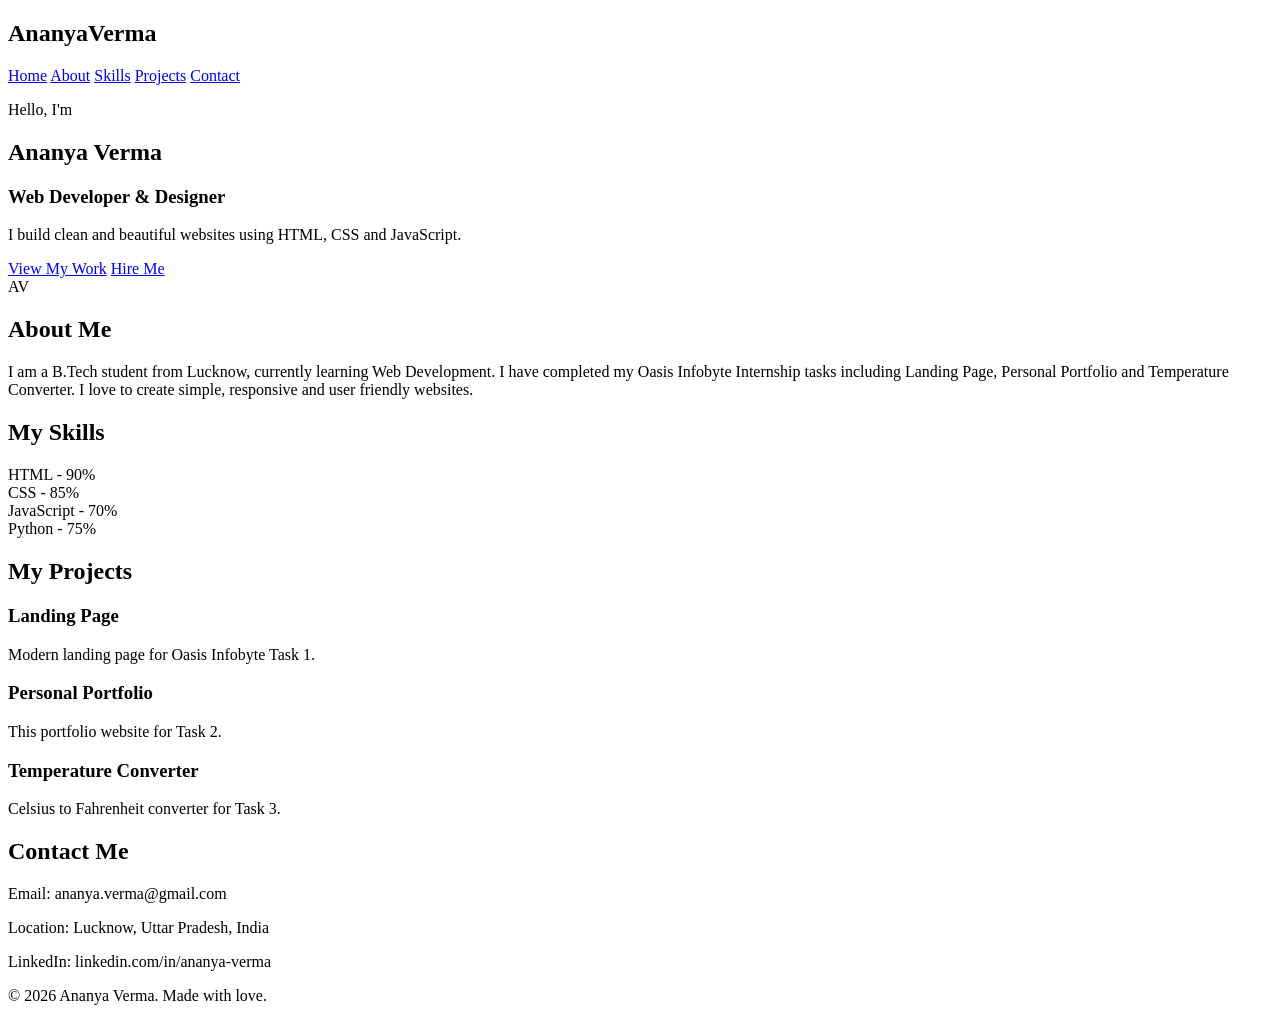
==== WebDev-L1-PersonalPortfolio/index.html @ d4404101 "Create index.html" ====
<!DOCTYPE html>
<html lang="en">
<head>
  <meta charset="UTF-8">
  <meta name="viewport" content="width=device-width, initial-scale=1.0">
  <title>Ananya Verma | Portfolio</title>
  <link rel="stylesheet" href="style.css">
</head>
<body>

  <nav>
    <h2>Ananya<span>Verma</span></h2>
    <div>
      <a href="#home">Home</a>
      <a href="#about">About</a>
      <a href="#skills">Skills</a>
      <a href="#projects">Projects</a>
      <a href="#contact">Contact</a>
    </div>
  </nav>

  <section id="home" class="hero">
    <div>
      <p>Hello, I'm</p>
      <h1>Ananya Verma</h1>
      <h3>Web Developer & Designer</h3>
      <p>I build clean and beautiful websites using HTML, CSS and JavaScript.</p>
      <a href="#projects" class="btn">View My Work</a>
      <a href="#contact" class="btn outline">Hire Me</a>
    </div>
    <div class="photo">AV</div>
  </section>

  <section id="about">
    <h2>About Me</h2>
    <p>I am a B.Tech student from Lucknow, currently learning Web Development. I have completed my Oasis Infobyte Internship tasks including Landing Page, Personal Portfolio and Temperature Converter. I love to create simple, responsive and user friendly websites.</p>
  </section>

  <section id="skills">
    <h2>My Skills</h2>
    <div class="cards">
      <div class="card">HTML - 90%</div>
      <div class="card">CSS - 85%</div>
      <div class="card">JavaScript - 70%</div>
      <div class="card">Python - 75%</div>
    </div>
  </section>

  <section id="projects">
    <h2>My Projects</h2>
    <div class="cards">
      <div class="card"><h3>Landing Page</h3><p>Modern landing page for Oasis Infobyte Task 1.</p></div>
      <div class="card"><h3>Personal Portfolio</h3><p>This portfolio website for Task 2.</p></div>
      <div class="card"><h3>Temperature Converter</h3><p>Celsius to Fahrenheit converter for Task 3.</p></div>
    </div>
  </section>

  <section id="contact">
    <h2>Contact Me</h2>
    <p>Email: ananya.verma@gmail.com</p>
    <p>Location: Lucknow, Uttar Pradesh, India</p>
    <p>LinkedIn: linkedin.com/in/ananya-verma</p>
  </section>

  <footer>© 2026 Ananya Verma. Made with love.</footer>

</body>
</html>
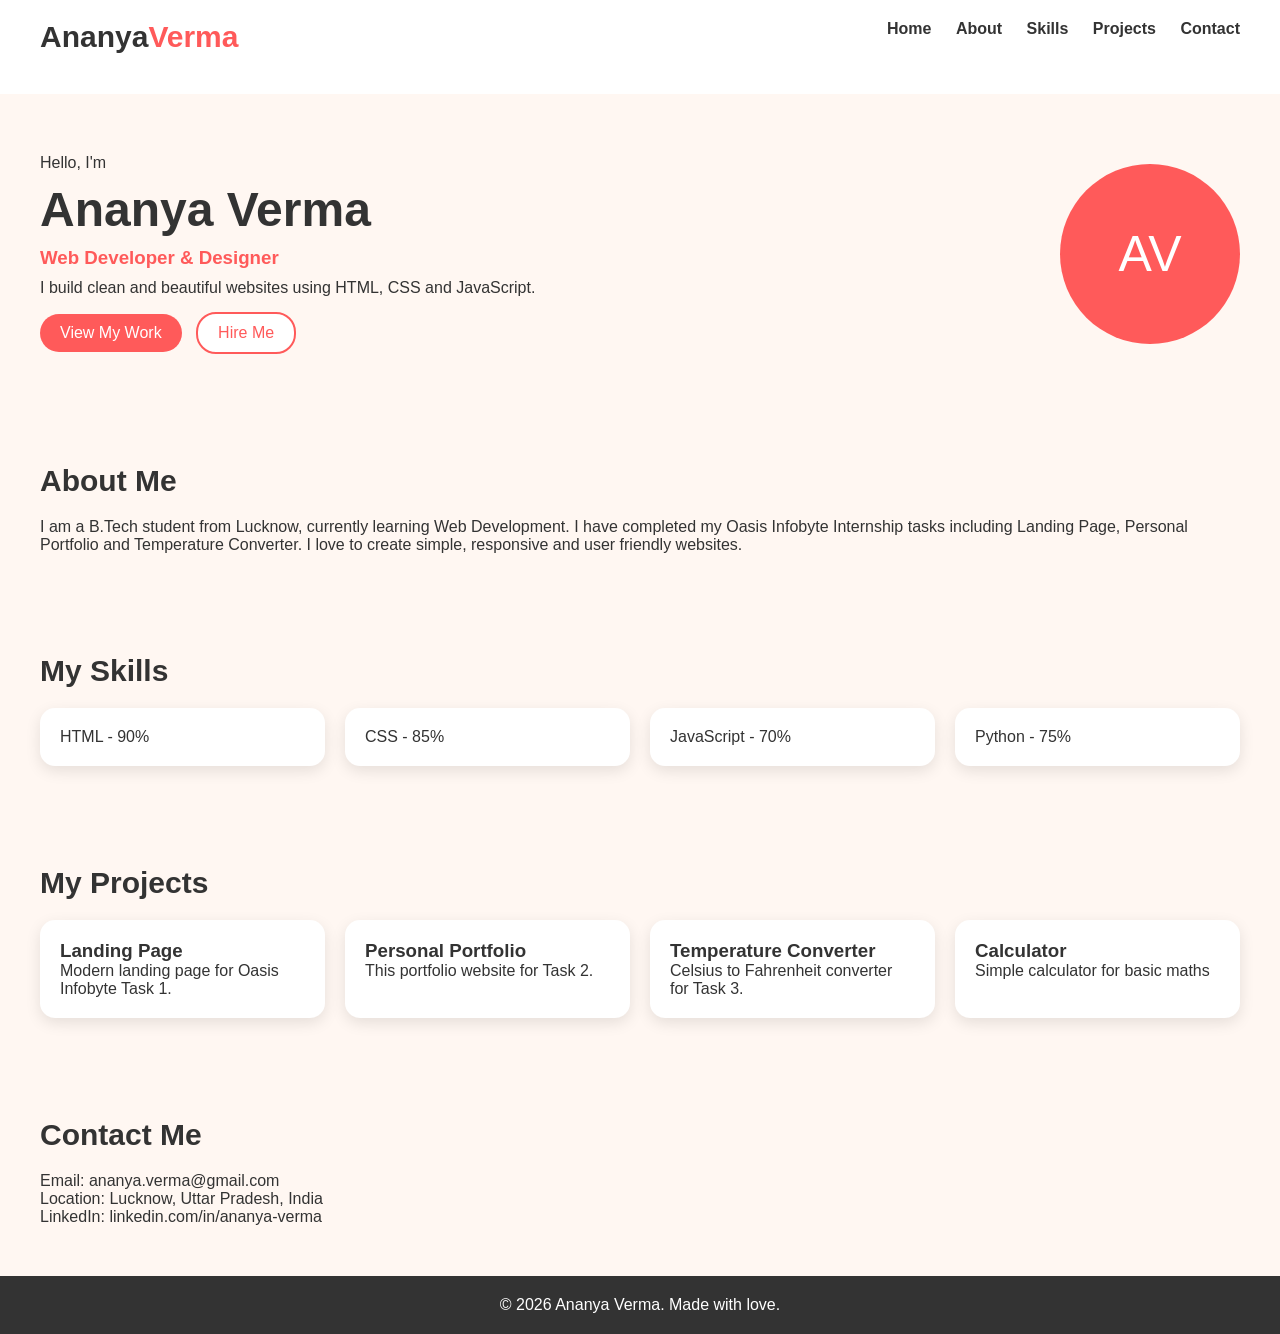
==== commit b835d5ab: "Update index.html" ====
--- a/WebDev-L1-PersonalPortfolio/index.html
+++ b/WebDev-L1-PersonalPortfolio/index.html
@@ -52,6 +52,7 @@
       <div class="card"><h3>Landing Page</h3><p>Modern landing page for Oasis Infobyte Task 1.</p></div>
       <div class="card"><h3>Personal Portfolio</h3><p>This portfolio website for Task 2.</p></div>
       <div class="card"><h3>Temperature Converter</h3><p>Celsius to Fahrenheit converter for Task 3.</p></div>
+      <div class="card"><h3>Calculator</h3><p>Simple calculator for basic maths</p></div>
     </div>
   </section>
 
--- a/WebDev-L1-PersonalPortfolio/style.css
+++ b/WebDev-L1-PersonalPortfolio/style.css
@@ -0,0 +1,16 @@
+* { margin: 0; padding: 0; box-sizing: border-box; font-family: Arial, sans-serif; }
+body { background: #fff7f2; color: #333; }
+nav { display: flex; justify-content: space-between; padding: 20px 40px; background: white; position: sticky; top: 0; }
+nav h2 span { color: #ff5a5a; }
+nav a { margin-left: 20px; text-decoration: none; color: #333; font-weight: bold; }
+.hero { display: flex; justify-content: space-between; align-items: center; padding: 60px 40px; }
+.hero h1 { font-size: 48px; margin: 10px 0; }
+.hero h3 { color: #ff5a5a; margin-bottom: 10px; }
+.btn { display: inline-block; background: #ff5a5a; color: white; padding: 10px 20px; border-radius: 20px; text-decoration: none; margin-top: 15px; margin-right: 10px; }
+.outline { background: white; color: #ff5a5a; border: 2px solid #ff5a5a; }
+.photo { width: 180px; height: 180px; background: #ff5a5a; color: white; font-size: 50px; display: flex; align-items: center; justify-content: center; border-radius: 50%; }
+section { padding: 50px 40px; }
+h2 { margin-bottom: 20px; font-size: 30px; }
+.cards { display: flex; gap: 20px; flex-wrap: wrap; }
+.card { background: white; padding: 20px; border-radius: 15px; box-shadow: 0 5px 15px rgba(0,0,0,0.1); flex: 1; min-width: 200px; }
+footer { text-align: center; padding: 20px; background: #333; color: white; }
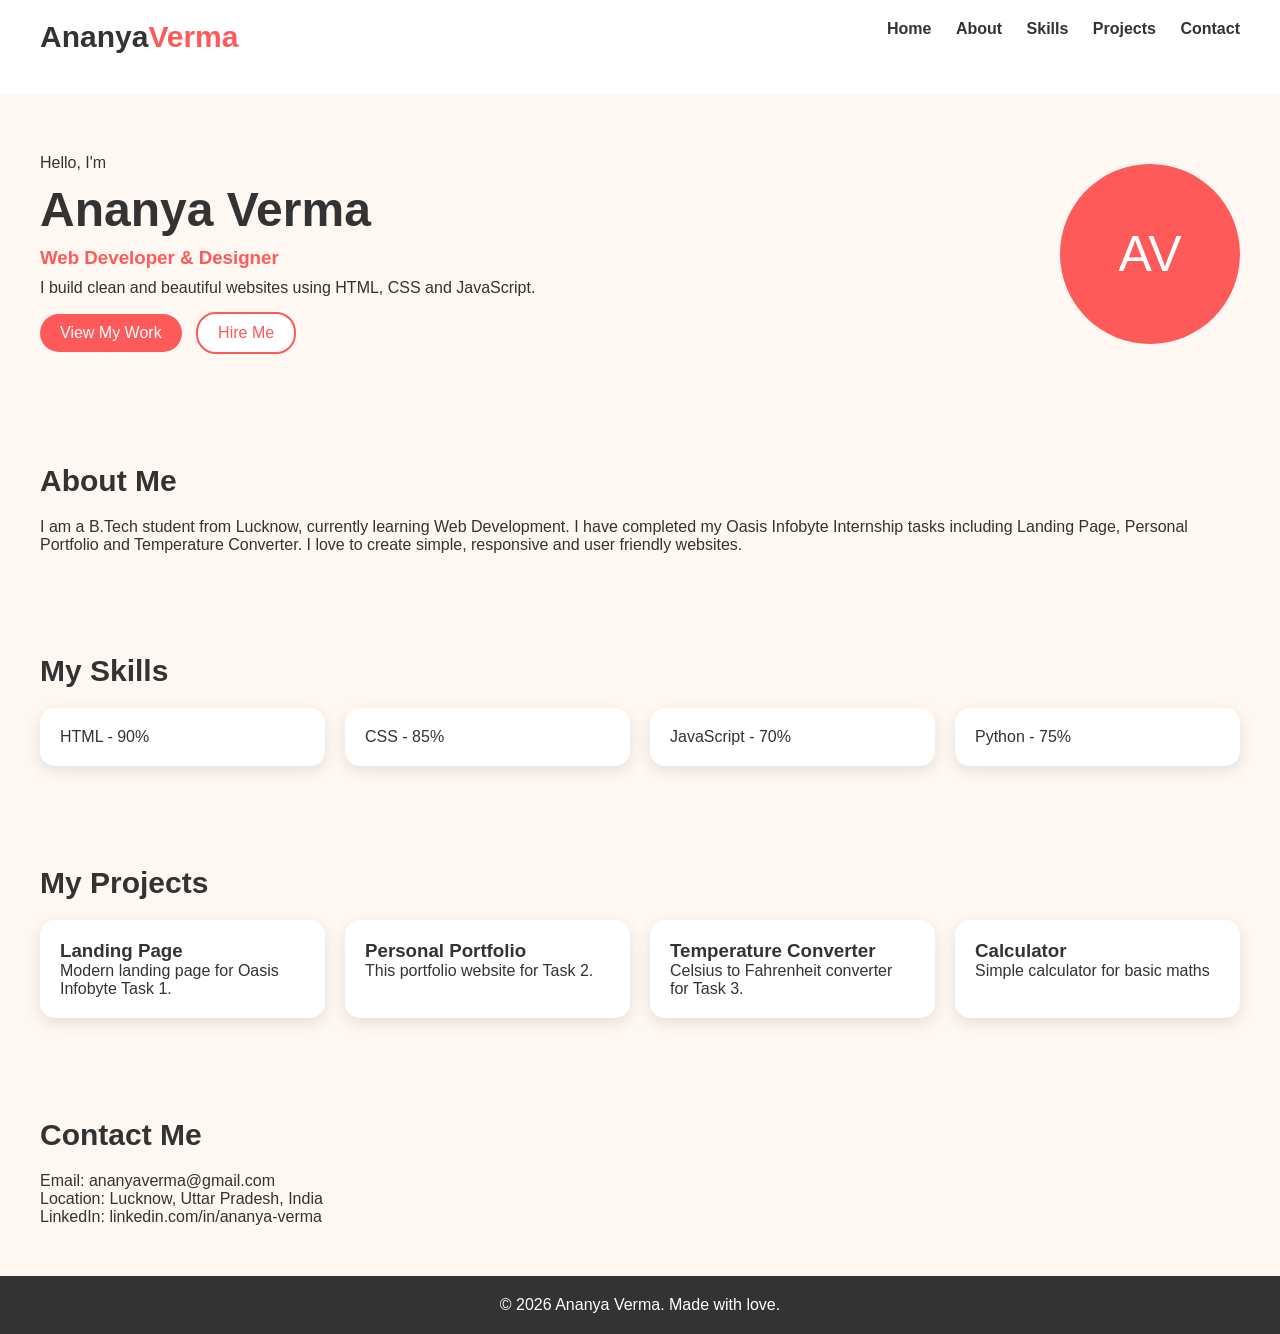
==== commit 3d79ff5b: "Update index.html" ====
--- a/WebDev-L1-PersonalPortfolio/index.html
+++ b/WebDev-L1-PersonalPortfolio/index.html
@@ -58,7 +58,7 @@
 
   <section id="contact">
     <h2>Contact Me</h2>
-    <p>Email: ananya.verma@gmail.com</p>
+    <p>Email: ananyaverma@gmail.com</p>
     <p>Location: Lucknow, Uttar Pradesh, India</p>
     <p>LinkedIn: linkedin.com/in/ananya-verma</p>
   </section>
